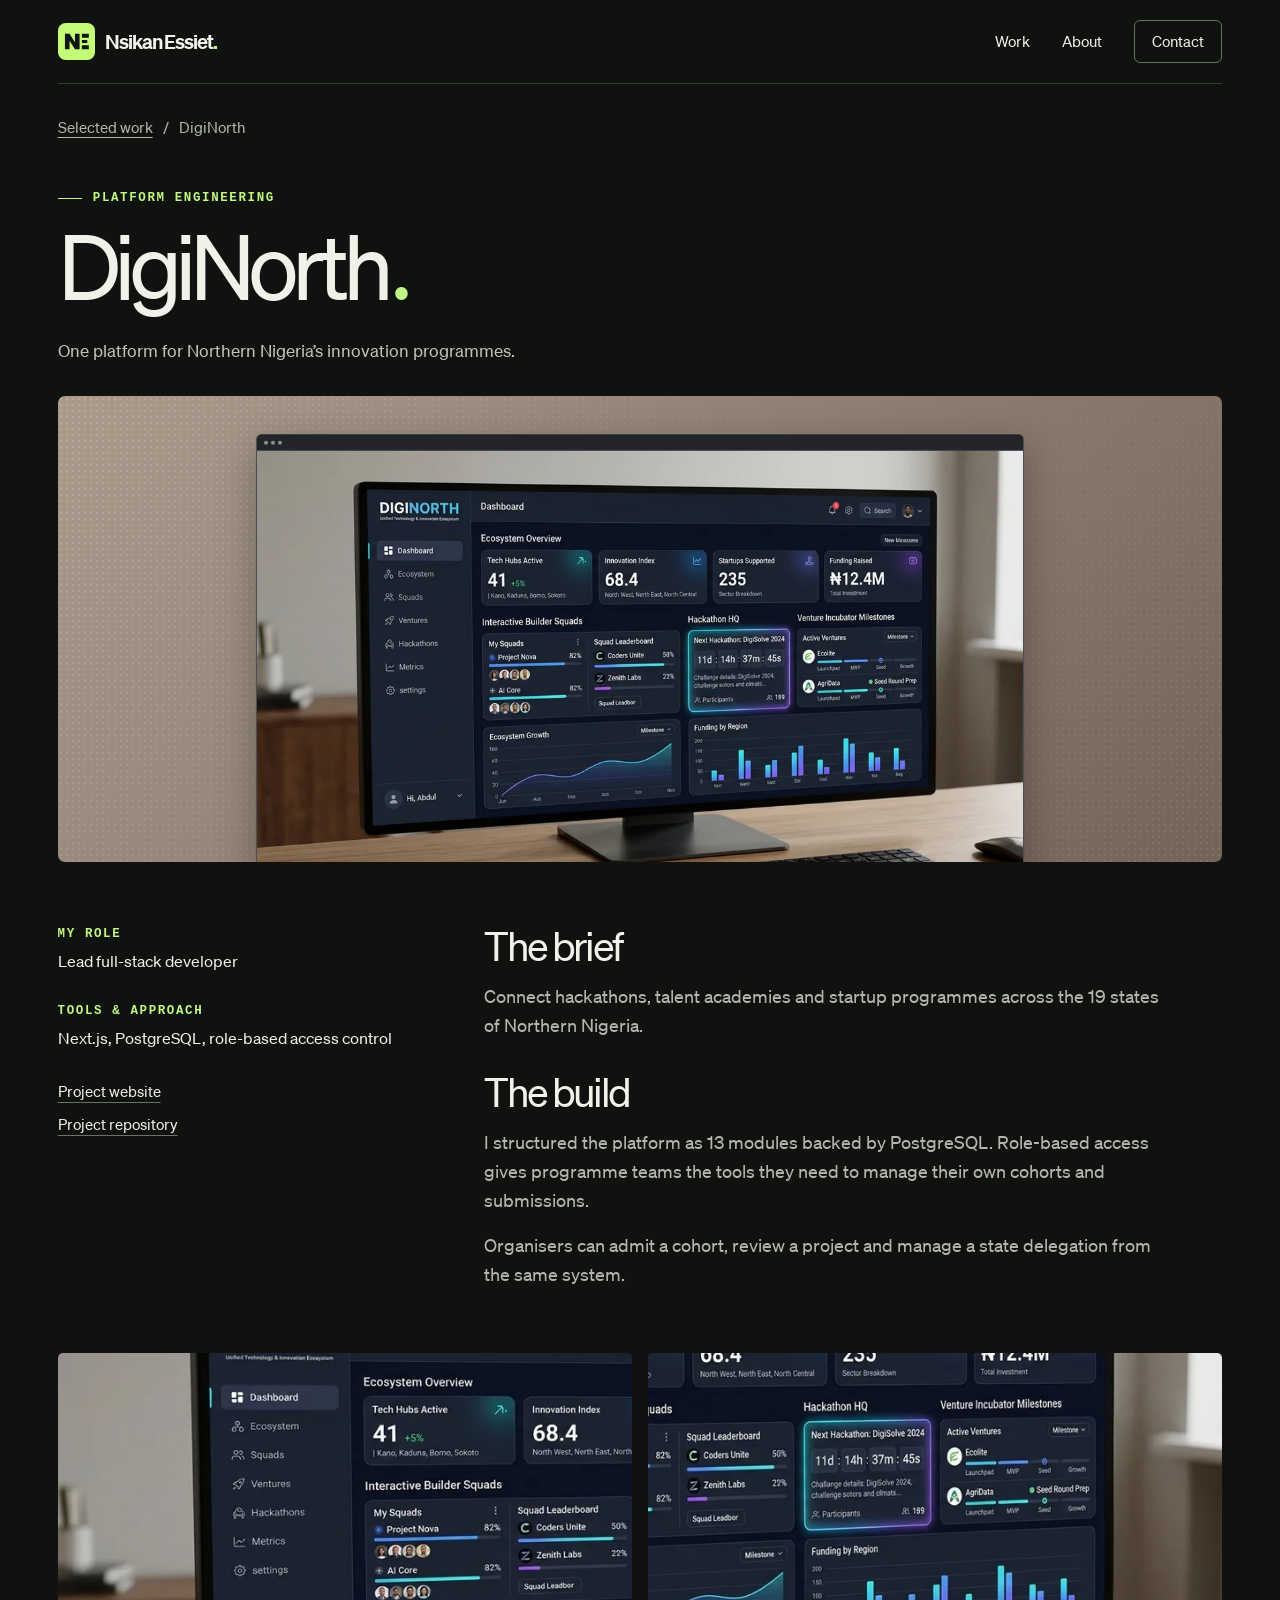
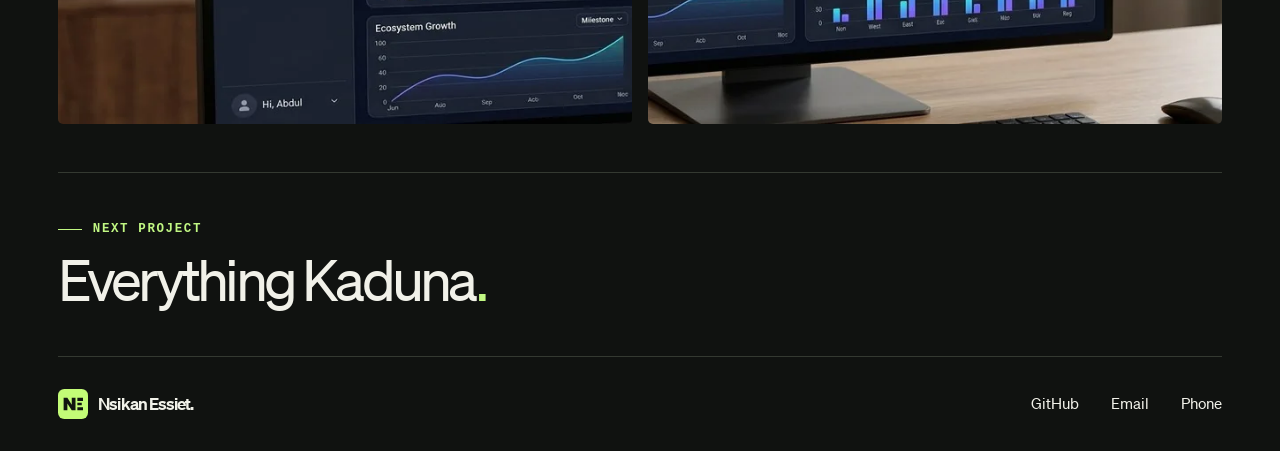
==== work/diginorth/index.html @ 24905796 "Redesign developer portfolio with six case studies and interactive terrain" ====
<!doctype html>
<html lang="en"><head>
<meta charset="utf-8"><meta name="viewport" content="width=device-width,initial-scale=1">
<title>DigiNorth | Nsikan-Abasi Essiet</title><meta name="description" content="DigiNorth — One platform for Northern Nigeria’s innovation programmes. A development case study by Nsikan-Abasi Essiet."><meta name="theme-color" content="#101210">
<meta property="og:type" content="website"><meta property="og:title" content="DigiNorth | Nsikan-Abasi Essiet"><meta property="og:description" content="DigiNorth — One platform for Northern Nigeria’s innovation programmes. A development case study by Nsikan-Abasi Essiet."><meta property="og:site_name" content="Nsikan Essiet"><meta name="twitter:card" content="summary_large_image"><!-- deployment-meta -->
<link rel="icon" href="../../assets/portfolio/mark.svg" type="image/svg+xml"><link rel="stylesheet" href="../../styles.css">
<script type="application/ld+json">{"@context": "https://schema.org", "@type": "CreativeWork", "name": "DigiNorth", "description": "One platform for Northern Nigeria’s innovation programmes.", "author": {"@type": "Person", "name": "Nsikan-Abasi Essiet", "alternateName": "Nsikan Essiet", "jobTitle": "Senior Full-Stack Developer", "sameAs": ["https://github.com/iNfix-2"], "homeLocation": {"@type": "Place", "name": "Kaduna, Nigeria"}}}</script></head><body><a href="#main" class="skip">Skip to content</a><header class="site-head wrap"><a class="brand" href="../../" aria-label="Nsikan Essiet, home"><img src="../../assets/portfolio/mark.svg" alt="" width="37" height="37">Nsikan Essiet<span class="brand-period">.</span></a><nav aria-label="Main"><a href="../../#portfolio">Work</a><a href="../../#about">About</a><a class="contact-nav" href="../../#contact">Contact</a></nav></header><main id="main" class="wrap case"><div class="crumb"><a href="../../#portfolio">Selected work</a><span>/</span>DigiNorth</div><div class="smallcap section-label">Platform engineering</div><h1>DigiNorth<em>.</em></h1><p class="case-intro">One platform for Northern Nigeria’s innovation programmes.</p><div class="cover clay"><div class="browser-frame"><div class="chrome" aria-hidden="true"><i></i><i></i><i></i></div><img src="../../assets/portfolio/diginorth-home.webp" width="1140" height="636" alt="DigiNorth programme management dashboard displayed on a desktop monitor" ></div></div><div class="case-copy"><aside><div class="smallcap">My role</div><p>Lead full-stack developer</p><div class="smallcap">Tools &amp; approach</div><p>Next.js, PostgreSQL, role-based access control</p><a class="inline-link" href="https://diginorth.org">Project website</a><a class="inline-link" href="https://github.com/iNfix-2/DigiNorth">Project repository</a></aside><article><h2>The brief</h2><p>Connect hackathons, talent academies and startup programmes across the 19 states of Northern Nigeria.</p><h2>The build</h2><p>I structured the platform as 13 modules backed by PostgreSQL. Role-based access gives programme teams the tools they need to manage their own cohorts and submissions.</p><p>Organisers can admit a cohort, review a project and manage a state delegation from the same system.</p></article></div><div class="case-gallery"><img loading="lazy" src="../../assets/portfolio/diginorth-detail1.webp" alt="DigiNorth project detail, first view"><img loading="lazy" src="../../assets/portfolio/diginorth-detail2.webp" alt="DigiNorth project detail, second view"></div><a class="next-case" href="../everything-kaduna/"><div class="smallcap section-label">Next project</div><h2>Everything Kaduna<span>.</span></h2></a></main><footer class="wrap footer"><a class="brand" href="../../"><img src="../../assets/portfolio/mark.svg" width="30" height="30" alt="">Nsikan Essiet.</a><div><a href="https://github.com/iNfix-2">GitHub</a><a href="mailto:mfonessiet0@gmail.com">Email</a><a href="tel:+2348082697842">Phone</a></div></footer><script defer src="../../main.js"></script></body></html>
---- styles.css ----
@font-face{font-family:Sohne;src:url("assets/fonts/Sochne-400-Regular.woff2") format("woff2");font-weight:400;font-display:swap}
@font-face{font-family:Sohne;src:url("assets/fonts/Sochne-600-SemiBold.woff2") format("woff2");font-weight:600 800;font-display:swap}
@font-face{font-family:Lyon;src:url("assets/fonts/69db63dc2e8675a7ac6108f9_LyonText-400-Regular-Italic.woff2") format("woff2");font-style:italic;font-display:swap}
:root{color-scheme:dark;--bg:#101210;--ink:#f1f1e9;--muted:#b2b6ae;--lime:#c1f783;--line:#343931;--mono:ui-monospace,"SFMono-Regular",Consolas,"Liberation Mono",monospace}
*{box-sizing:border-box}
html{scroll-behavior:smooth;scroll-padding-top:1.3rem}
body{margin:0;background:var(--bg);color:var(--ink);font:1rem/1.55 Sohne,Arial,sans-serif;-webkit-font-smoothing:antialiased}
::selection{color:#101210;background:var(--lime)}
.wrap{width:min(100% - clamp(2.5rem,9vw,10rem),85rem);margin-inline:auto}
a{color:inherit;text-decoration:none}
a:focus-visible,button:focus-visible{outline:2px solid var(--lime);outline-offset:5px}
.skip{position:absolute;left:1rem;top:-5rem;padding:1rem;background:#fff;color:#111;z-index:5}.skip:focus{top:1rem}
button{font:inherit;cursor:pointer}
button[hidden]{display:none}
h1,h2,h3,p,figure,blockquote{margin:0}
em{font-family:Lyon,Georgia,serif;font-style:italic;font-weight:400}
.site-head{height:84px;display:flex;align-items:center;justify-content:space-between;border-bottom:1px solid var(--line)}
.brand{display:inline-flex;align-items:center;font-size:1.28rem;font-weight:600;letter-spacing:-.055em}.brand img{margin-right:.67rem}.brand-period{color:var(--lime)}
nav,.footer>div{display:flex;align-items:center;gap:2rem}
nav a,.footer>div a{font-size:.94rem}
nav a:hover,.footer a:hover,.email:hover,.crumb a:hover{color:var(--lime)}
.contact-nav{border:1px solid #687061;padding:.56rem 1.08rem;border-radius:6px}
.contact-nav:hover{border-color:var(--lime);background:#1b211a}
.smallcap,.mono{font-family:var(--mono);text-transform:uppercase;font-size:.78rem;line-height:1.35;letter-spacing:.095em}
.smallcap{font-weight:600;letter-spacing:.13em}
.hero{display:grid;grid-template-columns:1fr 1fr;align-items:center;gap:clamp(2rem,5vw,6rem);padding:clamp(3rem,5.4vw,5.8rem) 0 clamp(3.5rem,5.6vw,6rem);border-bottom:1px solid var(--line)}
.intro{padding:.22rem 0}.availability{display:flex;align-items:center;gap:.65rem;color:#d2d8cc}
.availability span{width:.52rem;height:.52rem;background:var(--lime);border-radius:50%;box-shadow:0 0 0 4px #c1f78311}
h1{font-size:clamp(4.6rem,7.8vw,8.2rem);font-weight:400;line-height:.91;letter-spacing:-.077em}
.intro h1{margin:1.65rem 0 1.4rem}
h1 em{color:var(--lime);letter-spacing:-.066em}
.intro>p,.case-intro{color:#c0c4ba;font-size:clamp(1.02rem,1.3vw,1.2rem);line-height:1.5;max-width:28rem}
.hero-links{display:flex;align-items:center;gap:1.65rem;margin-top:1.7rem}
.button{display:inline-flex;align-items:center;justify-content:center;border-radius:5px;padding:.77rem 1.24rem;font-size:.96rem;font-weight:600;line-height:1.4}
.accent{color:#172111;background:var(--lime);transition:background .18s}.accent:hover{background:#d8ffaa}
.inline-link,.email{text-decoration:underline;text-decoration-color:#6a7165;text-underline-offset:5px;font-size:.96rem}.inline-link:hover{color:var(--lime);text-decoration-color:currentColor}
.terrain-panel{isolation:isolate;position:relative;overflow:hidden;border:1px solid #414a3c;border-radius:9px;background:radial-gradient(ellipse at 53% 50%,#22321e66,transparent 68%),#131914}
.terrain-panel::before{content:"";position:absolute;z-index:-1;inset:0;background-image:linear-gradient(#a0c99b0e 1px,transparent 1px),linear-gradient(90deg,#a0c99b0e 1px,transparent 1px);background-size:26px 26px;mask-image:linear-gradient(transparent,#000 18%,#000 88%,transparent)}
.panel-head,.terrain-panel figcaption{display:flex;justify-content:space-between;align-items:center;padding:1.12rem 1.3rem;gap:1rem}
.panel-head>span:first-child{display:inline-flex;align-items:center;gap:.6rem;color:#def2d2}
.panel-head .mono,.terrain-panel figcaption .mono{font-size:.75rem}
.panel-lang,.terrain-panel figcaption{color:#a1b199}
.cross{width:14px;height:14px;display:inline-block;background:linear-gradient(90deg,transparent 43%,var(--lime) 43% 57%,transparent 57%),linear-gradient(transparent 43%,var(--lime) 43% 57%,transparent 57%)}
.plot{position:relative;width:100%;margin:0 auto;line-height:0}
#mesh img,#mesh svg{width:100%;height:auto;display:block}
.axis{position:absolute;font:normal .75rem var(--mono);color:#84947d}.axis-y{left:1.3rem;top:23%}.axis-x{right:1.3rem;bottom:20%}
.terrain-panel figcaption{padding-top:.1rem;padding-bottom:1rem}
#regenerate{color:#dbebd3;background:#1c251c;border:1px solid #46563f;border-radius:5px;padding:.38rem .68rem;font-size:.83rem;display:inline-flex;align-items:center;gap:.4rem}
#regenerate[hidden]{display:none}#regenerate:hover{border-color:var(--lime);color:var(--lime)}#regenerate span{font:1.1rem/1 Arial}
.work,.about,.quote,.contact{padding-block:clamp(3.4rem,5.1vw,5.5rem)}
.section-title{display:flex;align-items:end;justify-content:space-between;margin-bottom:2rem}
.section-label{color:var(--lime);display:flex;align-items:center;gap:.65rem;margin-bottom:.8rem}
.section-label::before{content:"";width:1.55rem;height:1px;background:var(--lime)}
h2{font-size:clamp(2.65rem,4.45vw,4.8rem);font-weight:400;line-height:1;letter-spacing:-.066em}
h2 span,h3 span{color:var(--lime)}
.count{color:#bec6b8;padding-bottom:.35rem}
.project-grid{display:grid;grid-template-columns:repeat(2,minmax(0,1fr));gap:2.7rem 1.6rem}
.card-link{display:block;border-radius:8px}
.cover{position:relative;isolation:isolate;overflow:hidden;border-radius:7px;display:grid;place-items:center;aspect-ratio:1.94;background:linear-gradient(135deg,var(--t1),var(--t2))}
.cover::before{content:"";position:absolute;inset:0;z-index:-1;opacity:.45;background-image:radial-gradient(#fff7 .65px,transparent .9px);background-size:6px 6px;mask-image:linear-gradient(125deg,black,transparent 56%,#0008)}
.iris{--t1:#9d93cf;--t2:#55527b}.mint{--t1:#7ba99e;--t2:#456863}.clay{--t1:#aa9b8d;--t2:#746358}.sand{--t1:#c5b88a;--t2:#82764f}.sky{--t1:#8bacc6;--t2:#586e8b}.rose{--t1:#ad8991;--t2:#775760}
.browser-frame{background:#14171b;border:1px solid #ffffff3d;border-radius:6px 6px 0 0;width:84%;align-self:end;overflow:hidden;box-shadow:0 12px 38px #11131859;transform:translateY(4%);transition:transform .3s ease}
.card-link:hover .browser-frame{transform:translateY(1%)}
.chrome{height:16px;display:flex;align-items:center;gap:3px;padding-left:7px;background:#222429;border-bottom:1px solid #373b3e}
.chrome i{width:4px;height:4px;border-radius:50%;background:#898e92}
.cover img{width:100%;height:auto;display:block}
.card-meta{color:#b7c1af;margin:1.12rem 0 .3rem}
h3{font-size:clamp(1.75rem,2.4vw,2.7rem);font-weight:400;line-height:1.15;letter-spacing:-.055em}
.card-link:hover h3,.next-case:hover h2{color:var(--lime)}
.project p{color:var(--muted);margin-top:.35rem}
.about,.quote,.contact,.footer,.next-case{border-top:1px solid var(--line)}
.about{display:grid;grid-template-columns:minmax(190px,29%) 1fr;gap:clamp(2.5rem,7vw,7rem);align-items:center}
.portrait{max-width:360px;background:#080a08;border-radius:6px;overflow:hidden}.portrait img{width:100%;display:block;height:auto}
.about p,.case-copy article p{max-width:43rem;color:var(--muted);font-size:1.1rem;margin-top:1rem;line-height:1.65}
.about h2{margin-bottom:1.4rem}.location{color:var(--ink);margin-top:1.7rem}.location span{color:var(--lime);margin-left:.75rem}
blockquote{font:italic clamp(1.95rem,3.8vw,3.8rem)/1.14 Lyon,Georgia,serif;letter-spacing:-.035em;max-width:54rem}
.quote p{margin-top:1.6rem}.quote p span{color:var(--muted)}
.contact{display:grid;grid-template-columns:1fr auto;align-items:end;gap:1.4rem}.contact h2 em{color:var(--lime)}.email{width:fit-content}
.footer{display:flex;align-items:center;justify-content:space-between;padding-block:2rem}.footer .brand{font-size:1.05rem}
.crumb{display:flex;gap:.65rem;color:var(--muted);margin:2rem 0 3.2rem;font-size:.92rem}.crumb a{text-decoration:underline;text-underline-offset:4px}
.case h1{font-size:clamp(3.5rem,7vw,7rem);line-height:1.02}.case h1 em{font-style:normal}
.case-intro{margin:1rem 0 2rem;max-width:46rem}.case>.cover{aspect-ratio:2.5}.case>.cover .browser-frame{width:66%}
.case-copy{display:grid;grid-template-columns:1fr 2fr;gap:4rem;padding-block:4rem;max-width:72rem}.case-copy aside .smallcap{color:var(--lime);margin-bottom:.4rem}.case-copy aside p{margin-bottom:1.8rem}.case-copy h2{font-size:2.5rem}.case-copy p+h2{margin-top:2rem}.next-case{display:block;padding-block:3rem}
@media(min-width:1550px){.hero{gap:7rem}}
@media(max-width:780px){.hero{grid-template-columns:1fr;gap:2.3rem}.intro>p{max-width:34rem}.terrain-panel{width:100%}.plot{max-width:520px}.hero h1{font-size:clamp(4.25rem,12vw,6rem)}.site-head{height:72px}nav,.footer>div{gap:1.2rem}.case-copy{gap:2rem}.about{grid-template-columns:1fr 2fr;gap:2rem}.project-grid{gap:2rem 1.2rem}}
@media(max-width:560px){.wrap{width:calc(100% - 2.35rem)}.site-head{height:65px}.brand{font-size:1.02rem}.brand img{width:28px;height:28px;margin-right:.37rem}nav{gap:.8rem}nav a{font-size:.85rem}.contact-nav{padding:.4rem .55rem}.hero{padding-block:2.7rem}.intro h1{margin:1.45rem 0 1.15rem}.hero-links{margin-top:1.35rem}.section-title{margin-bottom:1.4rem}.project-grid{grid-template-columns:1fr}.cover{aspect-ratio:1.78}.about{grid-template-columns:1fr}.portrait{width:55%}.contact{grid-template-columns:1fr;justify-items:start}.footer{gap:1rem;flex-wrap:wrap}.footer>div{gap:1rem}.case-copy{grid-template-columns:1fr;gap:1.8rem;padding-block:2.5rem}.case>.cover{aspect-ratio:1.7}.case>.cover .browser-frame{width:88%}.crumb{margin-bottom:2rem}.panel-head,.terrain-panel figcaption{padding-inline:1rem}.count{font-size:.75rem}.axis{display:none}}
@media(max-width:360px){nav{gap:.55rem}.site-head .brand{font-size:.94rem}.site-head .brand img{width:24px;height:24px}.wrap{width:calc(100% - 1.75rem)}}
@media(prefers-reduced-motion:reduce){html{scroll-behavior:auto}*,*::before,*::after{transition:none!important;animation:none!important}}
.more-quotes{margin-top:1.6rem;color:var(--muted)}.more-quotes summary{cursor:pointer;width:fit-content;text-decoration:underline;text-underline-offset:4px}.more-quotes summary:focus-visible{outline:2px solid var(--lime)}.more-quotes blockquote{margin-top:1.8rem;font-size:clamp(1.5rem,2.5vw,2.3rem);color:var(--ink)}.more-quotes p{margin-top:.65rem}.case-gallery{display:grid;grid-template-columns:repeat(2,minmax(0,1fr));gap:1rem;margin-bottom:3rem}.case-gallery img{width:100%;border-radius:5px}@media(max-width:560px){.case-gallery{grid-template-columns:1fr}}
.site-head .brand,nav a{white-space:nowrap}
@media(max-width:560px){.panel-lang{display:none}.panel-head .mono{white-space:nowrap}}
.case-copy aside .inline-link{display:block;width:fit-content;margin-top:.6rem}
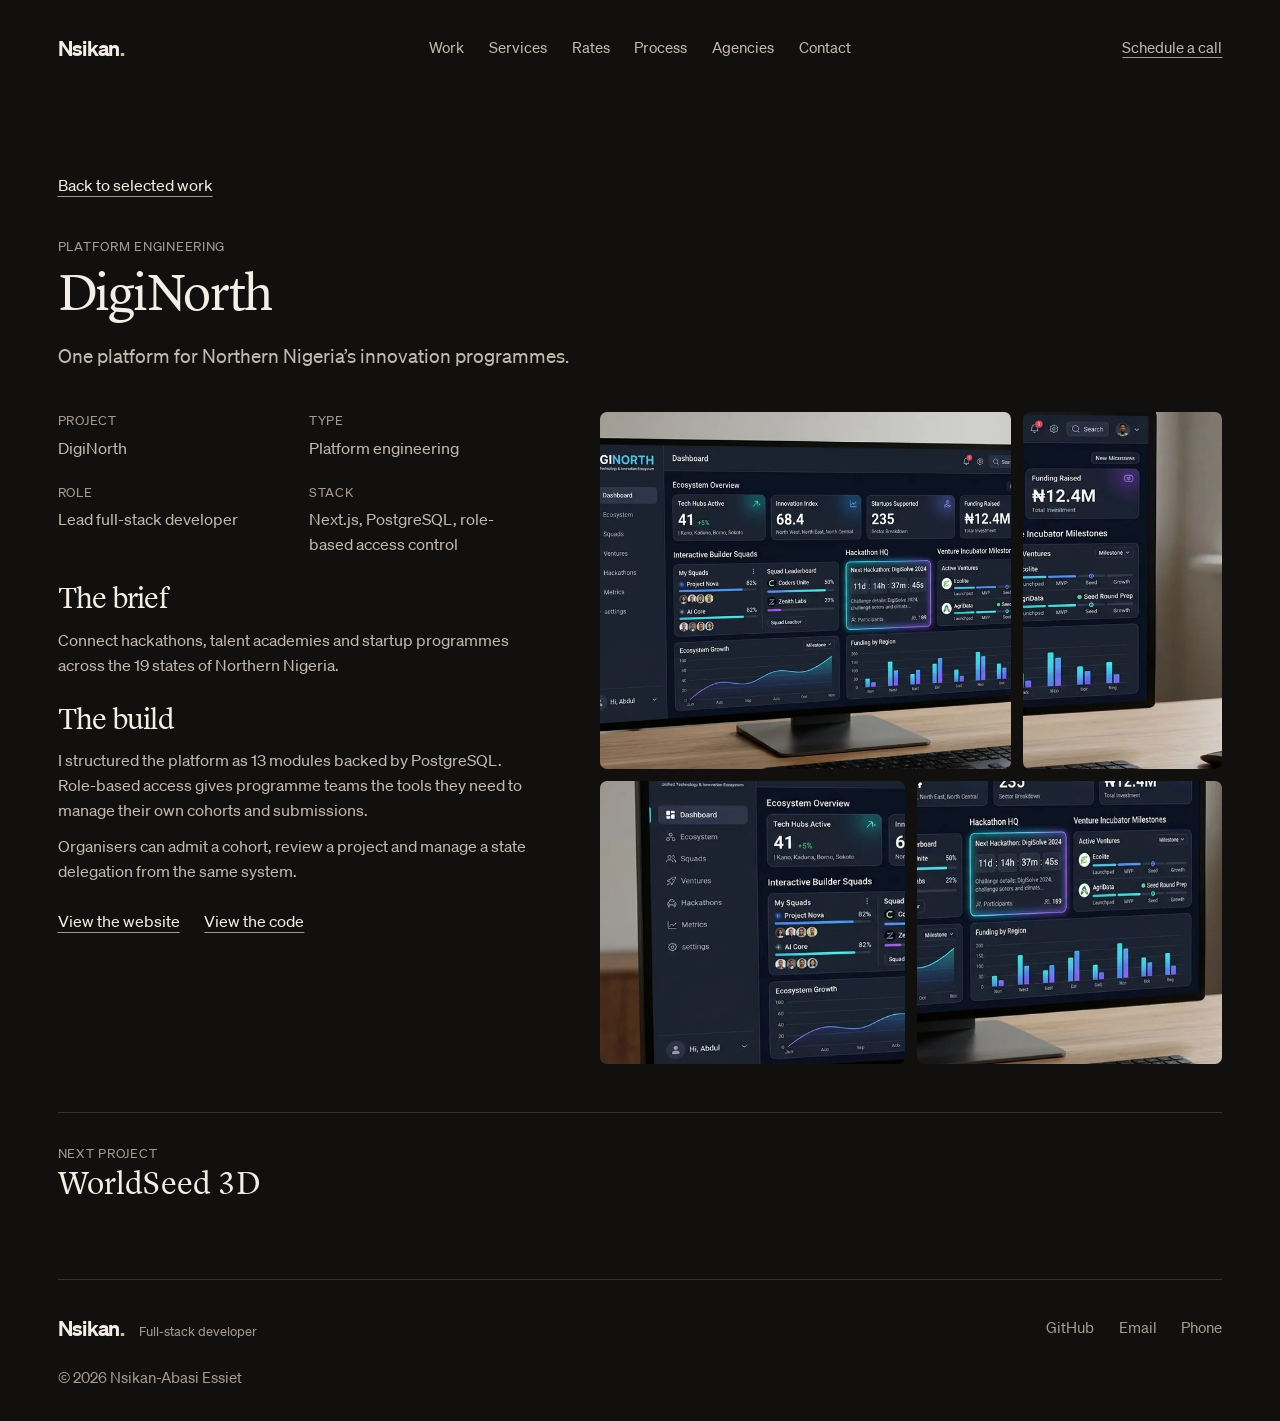
==== commit 209d2982: "Follow the reference portfolio structure with portrait and editorial galleries" ====
--- a/work/diginorth/index.html
+++ b/work/diginorth/index.html
@@ -1,7 +1,95 @@
 <!doctype html>
-<html lang="en"><head>
-<meta charset="utf-8"><meta name="viewport" content="width=device-width,initial-scale=1">
-<title>DigiNorth | Nsikan-Abasi Essiet</title><meta name="description" content="DigiNorth — One platform for Northern Nigeria’s innovation programmes. A development case study by Nsikan-Abasi Essiet."><meta name="theme-color" content="#101210">
-<meta property="og:type" content="website"><meta property="og:title" content="DigiNorth | Nsikan-Abasi Essiet"><meta property="og:description" content="DigiNorth — One platform for Northern Nigeria’s innovation programmes. A development case study by Nsikan-Abasi Essiet."><meta property="og:site_name" content="Nsikan Essiet"><meta name="twitter:card" content="summary_large_image"><!-- deployment-meta -->
-<link rel="icon" href="../../assets/portfolio/mark.svg" type="image/svg+xml"><link rel="stylesheet" href="../../styles.css">
-<script type="application/ld+json">{"@context": "https://schema.org", "@type": "CreativeWork", "name": "DigiNorth", "description": "One platform for Northern Nigeria’s innovation programmes.", "author": {"@type": "Person", "name": "Nsikan-Abasi Essiet", "alternateName": "Nsikan Essiet", "jobTitle": "Senior Full-Stack Developer", "sameAs": ["https://github.com/iNfix-2"], "homeLocation": {"@type": "Place", "name": "Kaduna, Nigeria"}}}</script></head><body><a href="#main" class="skip">Skip to content</a><header class="site-head wrap"><a class="brand" href="../../" aria-label="Nsikan Essiet, home"><img src="../../assets/portfolio/mark.svg" alt="" width="37" height="37">Nsikan Essiet<span class="brand-period">.</span></a><nav aria-label="Main"><a href="../../#portfolio">Work</a><a href="../../#about">About</a><a class="contact-nav" href="../../#contact">Contact</a></nav></header><main id="main" class="wrap case"><div class="crumb"><a href="../../#portfolio">Selected work</a><span>/</span>DigiNorth</div><div class="smallcap section-label">Platform engineering</div><h1>DigiNorth<em>.</em></h1><p class="case-intro">One platform for Northern Nigeria’s innovation programmes.</p><div class="cover clay"><div class="browser-frame"><div class="chrome" aria-hidden="true"><i></i><i></i><i></i></div><img src="../../assets/portfolio/diginorth-home.webp" width="1140" height="636" alt="DigiNorth programme management dashboard displayed on a desktop monitor" ></div></div><div class="case-copy"><aside><div class="smallcap">My role</div><p>Lead full-stack developer</p><div class="smallcap">Tools &amp; approach</div><p>Next.js, PostgreSQL, role-based access control</p><a class="inline-link" href="https://diginorth.org">Project website</a><a class="inline-link" href="https://github.com/iNfix-2/DigiNorth">Project repository</a></aside><article><h2>The brief</h2><p>Connect hackathons, talent academies and startup programmes across the 19 states of Northern Nigeria.</p><h2>The build</h2><p>I structured the platform as 13 modules backed by PostgreSQL. Role-based access gives programme teams the tools they need to manage their own cohorts and submissions.</p><p>Organisers can admit a cohort, review a project and manage a state delegation from the same system.</p></article></div><div class="case-gallery"><img loading="lazy" src="../../assets/portfolio/diginorth-detail1.webp" alt="DigiNorth project detail, first view"><img loading="lazy" src="../../assets/portfolio/diginorth-detail2.webp" alt="DigiNorth project detail, second view"></div><a class="next-case" href="../everything-kaduna/"><div class="smallcap section-label">Next project</div><h2>Everything Kaduna<span>.</span></h2></a></main><footer class="wrap footer"><a class="brand" href="../../"><img src="../../assets/portfolio/mark.svg" width="30" height="30" alt="">Nsikan Essiet.</a><div><a href="https://github.com/iNfix-2">GitHub</a><a href="mailto:mfonessiet0@gmail.com">Email</a><a href="tel:+2348082697842">Phone</a></div></footer><script defer src="../../main.js"></script></body></html>+<html lang="en">
+<head>
+  <meta charset="utf-8">
+  <meta name="viewport" content="width=device-width,initial-scale=1">
+  <title>DigiNorth | Nsikan-Abasi Essiet</title>
+  <meta name="description" content="One platform for Northern Nigeria’s innovation programmes. A case study by Nsikan-Abasi Essiet.">
+  <meta name="theme-color" content="#11100f">
+  <meta property="og:type" content="website">
+  <meta property="og:title" content="DigiNorth | Nsikan-Abasi Essiet">
+  <meta property="og:description" content="One platform for Northern Nigeria’s innovation programmes. A case study by Nsikan-Abasi Essiet.">
+  <meta property="og:site_name" content="Nsikan Essiet">
+  <meta name="twitter:card" content="summary_large_image">
+  <!-- deployment-meta -->
+  <link rel="icon" href="../../assets/portfolio/mark.svg" type="image/svg+xml">
+  <link rel="stylesheet" href="../../styles.css">
+  <script type="application/ld+json">{"@context": "https://schema.org", "@type": "CreativeWork", "name": "DigiNorth", "description": "One platform for Northern Nigeria’s innovation programmes.", "author": {"@type": "Person", "name": "Nsikan-Abasi Essiet", "alternateName": "Nsikan Essiet", "jobTitle": "Senior Full-Stack Developer", "sameAs": ["https://github.com/iNfix-2"], "homeLocation": {"@type": "Place", "name": "Kaduna, Nigeria"}}}</script>
+</head>
+<body>
+  <a class="skip" href="#main">Skip to content</a>
+  <header class="site-head wrap">
+    <a class="brand" href="../../" aria-label="Nsikan Essiet, home">Nsikan<span>.</span></a>
+    <button class="nav-toggle" type="button" aria-expanded="false" aria-controls="main-nav" hidden>Menu</button>
+    <nav id="main-nav" aria-label="Main">
+      <a href="../../#portfolio">Work</a>
+      <a href="../../services/">Services</a>
+      <a href="../../rates/">Rates</a>
+      <a href="../../process/">Process</a>
+      <a href="../../agencies/">Agencies</a>
+      <a href="../../contact/">Contact</a>
+      <a class="mobile-call" href="../../call/">Schedule a call</a>
+    </nav>
+    <a class="head-call underlined" href="../../call/">Schedule a call</a>
+  </header>
+<main id="main" class="wrap case">
+      <a class="underlined back-link" href="../../#diginorth">Back to selected work</a>
+      <article>
+        <header class="case-heading">
+          <p class="eyebrow">Platform engineering</p>
+          <h1>DigiNorth</h1>
+          <p class="lead">One platform for Northern Nigeria’s innovation programmes.</p>
+        </header>
+        <div class="case-grid">
+          <div>
+            <dl class="facts">          <div><dt>Project</dt><dd>DigiNorth</dd></div>
+          <div><dt>Type</dt><dd>Platform engineering</dd></div>
+          <div><dt>Role</dt><dd>Lead full-stack developer</dd></div>
+          <div><dt>Stack</dt><dd>Next.js, PostgreSQL, role-based access control</dd></div></dl>
+            <h2>The brief</h2>
+            <p>Connect hackathons, talent academies and startup programmes across the 19 states of Northern Nigeria.</p>
+            <h2>The build</h2>
+            <p>I structured the platform as 13 modules backed by PostgreSQL. Role-based access gives programme teams the tools they need to manage their own cohorts and submissions.</p>
+            <p>Organisers can admit a cohort, review a project and manage a state delegation from the same system.</p>
+            <div class="text-links"><a class="underlined" href="https://diginorth.org">View the website</a> <a class="underlined" href="https://github.com/iNfix-2/DigiNorth">View the code</a></div>
+          </div>
+          <div class="gallery" role="group" aria-label="DigiNorth gallery">
+    <a class="gallery-image gallery-home" href="../../assets/portfolio/diginorth-home.webp" data-gallery>
+      <img src="../../assets/portfolio/diginorth-home.webp" alt="DigiNorth programme management dashboard displayed on a desktop monitor" fetchpriority="high" decoding="async">
+    </a>
+    <a class="gallery-image gallery-mobile" href="../../assets/portfolio/diginorth-mobile.webp" data-gallery>
+      <img src="../../assets/portfolio/diginorth-mobile.webp" alt="DigiNorth mobile interface" loading="lazy" decoding="async">
+    </a>
+    <a class="gallery-image gallery-detail1" href="../../assets/portfolio/diginorth-detail1.webp" data-gallery>
+      <img src="../../assets/portfolio/diginorth-detail1.webp" alt="DigiNorth interface detail" loading="lazy" decoding="async">
+    </a>
+    <a class="gallery-image gallery-detail2" href="../../assets/portfolio/diginorth-detail2.webp" data-gallery>
+      <img src="../../assets/portfolio/diginorth-detail2.webp" alt="DigiNorth secondary interface view" loading="lazy" decoding="async">
+    </a>
+  </div>
+        </div>
+      </article>
+      <a class="next-case" href="../worldseed/">
+        <span class="eyebrow">Next project</span>
+        <span>WorldSeed 3D</span>
+      </a>
+    </main>
+    <dialog class="image-dialog" aria-labelledby="image-caption">
+      <div class="image-dialog-bar">
+        <p id="image-caption"></p>
+        <form method="dialog"><button class="underlined" autofocus>Close</button></form>
+      </div>
+      <img alt="">
+    </dialog>
+  <footer class="wrap footer">
+    <a class="brand" href="../../">Nsikan<span>.</span> <small>Full-stack developer</small></a>
+    <div class="footer-links">
+      <a href="https://github.com/iNfix-2">GitHub</a>
+      <a href="mailto:mfonessiet0@gmail.com">Email</a>
+      <a href="tel:+2348082697842">Phone</a>
+    </div>
+    <p>© 2026 Nsikan-Abasi Essiet</p>
+  </footer>
+  <script defer src="../../main.js"></script>
+</body>
+</html>
--- a/styles.css
+++ b/styles.css
@@ -1,92 +1,256 @@
-@font-face{font-family:Sohne;src:url("assets/fonts/Sochne-400-Regular.woff2") format("woff2");font-weight:400;font-display:swap}
-@font-face{font-family:Sohne;src:url("assets/fonts/Sochne-600-SemiBold.woff2") format("woff2");font-weight:600 800;font-display:swap}
-@font-face{font-family:Lyon;src:url("assets/fonts/69db63dc2e8675a7ac6108f9_LyonText-400-Regular-Italic.woff2") format("woff2");font-style:italic;font-display:swap}
-:root{color-scheme:dark;--bg:#101210;--ink:#f1f1e9;--muted:#b2b6ae;--lime:#c1f783;--line:#343931;--mono:ui-monospace,"SFMono-Regular",Consolas,"Liberation Mono",monospace}
-*{box-sizing:border-box}
-html{scroll-behavior:smooth;scroll-padding-top:1.3rem}
-body{margin:0;background:var(--bg);color:var(--ink);font:1rem/1.55 Sohne,Arial,sans-serif;-webkit-font-smoothing:antialiased}
-::selection{color:#101210;background:var(--lime)}
-.wrap{width:min(100% - clamp(2.5rem,9vw,10rem),85rem);margin-inline:auto}
-a{color:inherit;text-decoration:none}
-a:focus-visible,button:focus-visible{outline:2px solid var(--lime);outline-offset:5px}
-.skip{position:absolute;left:1rem;top:-5rem;padding:1rem;background:#fff;color:#111;z-index:5}.skip:focus{top:1rem}
-button{font:inherit;cursor:pointer}
-button[hidden]{display:none}
-h1,h2,h3,p,figure,blockquote{margin:0}
-em{font-family:Lyon,Georgia,serif;font-style:italic;font-weight:400}
-.site-head{height:84px;display:flex;align-items:center;justify-content:space-between;border-bottom:1px solid var(--line)}
-.brand{display:inline-flex;align-items:center;font-size:1.28rem;font-weight:600;letter-spacing:-.055em}.brand img{margin-right:.67rem}.brand-period{color:var(--lime)}
-nav,.footer>div{display:flex;align-items:center;gap:2rem}
-nav a,.footer>div a{font-size:.94rem}
-nav a:hover,.footer a:hover,.email:hover,.crumb a:hover{color:var(--lime)}
-.contact-nav{border:1px solid #687061;padding:.56rem 1.08rem;border-radius:6px}
-.contact-nav:hover{border-color:var(--lime);background:#1b211a}
-.smallcap,.mono{font-family:var(--mono);text-transform:uppercase;font-size:.78rem;line-height:1.35;letter-spacing:.095em}
-.smallcap{font-weight:600;letter-spacing:.13em}
-.hero{display:grid;grid-template-columns:1fr 1fr;align-items:center;gap:clamp(2rem,5vw,6rem);padding:clamp(3rem,5.4vw,5.8rem) 0 clamp(3.5rem,5.6vw,6rem);border-bottom:1px solid var(--line)}
-.intro{padding:.22rem 0}.availability{display:flex;align-items:center;gap:.65rem;color:#d2d8cc}
-.availability span{width:.52rem;height:.52rem;background:var(--lime);border-radius:50%;box-shadow:0 0 0 4px #c1f78311}
-h1{font-size:clamp(4.6rem,7.8vw,8.2rem);font-weight:400;line-height:.91;letter-spacing:-.077em}
-.intro h1{margin:1.65rem 0 1.4rem}
-h1 em{color:var(--lime);letter-spacing:-.066em}
-.intro>p,.case-intro{color:#c0c4ba;font-size:clamp(1.02rem,1.3vw,1.2rem);line-height:1.5;max-width:28rem}
-.hero-links{display:flex;align-items:center;gap:1.65rem;margin-top:1.7rem}
-.button{display:inline-flex;align-items:center;justify-content:center;border-radius:5px;padding:.77rem 1.24rem;font-size:.96rem;font-weight:600;line-height:1.4}
-.accent{color:#172111;background:var(--lime);transition:background .18s}.accent:hover{background:#d8ffaa}
-.inline-link,.email{text-decoration:underline;text-decoration-color:#6a7165;text-underline-offset:5px;font-size:.96rem}.inline-link:hover{color:var(--lime);text-decoration-color:currentColor}
-.terrain-panel{isolation:isolate;position:relative;overflow:hidden;border:1px solid #414a3c;border-radius:9px;background:radial-gradient(ellipse at 53% 50%,#22321e66,transparent 68%),#131914}
-.terrain-panel::before{content:"";position:absolute;z-index:-1;inset:0;background-image:linear-gradient(#a0c99b0e 1px,transparent 1px),linear-gradient(90deg,#a0c99b0e 1px,transparent 1px);background-size:26px 26px;mask-image:linear-gradient(transparent,#000 18%,#000 88%,transparent)}
-.panel-head,.terrain-panel figcaption{display:flex;justify-content:space-between;align-items:center;padding:1.12rem 1.3rem;gap:1rem}
-.panel-head>span:first-child{display:inline-flex;align-items:center;gap:.6rem;color:#def2d2}
-.panel-head .mono,.terrain-panel figcaption .mono{font-size:.75rem}
-.panel-lang,.terrain-panel figcaption{color:#a1b199}
-.cross{width:14px;height:14px;display:inline-block;background:linear-gradient(90deg,transparent 43%,var(--lime) 43% 57%,transparent 57%),linear-gradient(transparent 43%,var(--lime) 43% 57%,transparent 57%)}
-.plot{position:relative;width:100%;margin:0 auto;line-height:0}
-#mesh img,#mesh svg{width:100%;height:auto;display:block}
-.axis{position:absolute;font:normal .75rem var(--mono);color:#84947d}.axis-y{left:1.3rem;top:23%}.axis-x{right:1.3rem;bottom:20%}
-.terrain-panel figcaption{padding-top:.1rem;padding-bottom:1rem}
-#regenerate{color:#dbebd3;background:#1c251c;border:1px solid #46563f;border-radius:5px;padding:.38rem .68rem;font-size:.83rem;display:inline-flex;align-items:center;gap:.4rem}
-#regenerate[hidden]{display:none}#regenerate:hover{border-color:var(--lime);color:var(--lime)}#regenerate span{font:1.1rem/1 Arial}
-.work,.about,.quote,.contact{padding-block:clamp(3.4rem,5.1vw,5.5rem)}
-.section-title{display:flex;align-items:end;justify-content:space-between;margin-bottom:2rem}
-.section-label{color:var(--lime);display:flex;align-items:center;gap:.65rem;margin-bottom:.8rem}
-.section-label::before{content:"";width:1.55rem;height:1px;background:var(--lime)}
-h2{font-size:clamp(2.65rem,4.45vw,4.8rem);font-weight:400;line-height:1;letter-spacing:-.066em}
-h2 span,h3 span{color:var(--lime)}
-.count{color:#bec6b8;padding-bottom:.35rem}
-.project-grid{display:grid;grid-template-columns:repeat(2,minmax(0,1fr));gap:2.7rem 1.6rem}
-.card-link{display:block;border-radius:8px}
-.cover{position:relative;isolation:isolate;overflow:hidden;border-radius:7px;display:grid;place-items:center;aspect-ratio:1.94;background:linear-gradient(135deg,var(--t1),var(--t2))}
-.cover::before{content:"";position:absolute;inset:0;z-index:-1;opacity:.45;background-image:radial-gradient(#fff7 .65px,transparent .9px);background-size:6px 6px;mask-image:linear-gradient(125deg,black,transparent 56%,#0008)}
-.iris{--t1:#9d93cf;--t2:#55527b}.mint{--t1:#7ba99e;--t2:#456863}.clay{--t1:#aa9b8d;--t2:#746358}.sand{--t1:#c5b88a;--t2:#82764f}.sky{--t1:#8bacc6;--t2:#586e8b}.rose{--t1:#ad8991;--t2:#775760}
-.browser-frame{background:#14171b;border:1px solid #ffffff3d;border-radius:6px 6px 0 0;width:84%;align-self:end;overflow:hidden;box-shadow:0 12px 38px #11131859;transform:translateY(4%);transition:transform .3s ease}
-.card-link:hover .browser-frame{transform:translateY(1%)}
-.chrome{height:16px;display:flex;align-items:center;gap:3px;padding-left:7px;background:#222429;border-bottom:1px solid #373b3e}
-.chrome i{width:4px;height:4px;border-radius:50%;background:#898e92}
-.cover img{width:100%;height:auto;display:block}
-.card-meta{color:#b7c1af;margin:1.12rem 0 .3rem}
-h3{font-size:clamp(1.75rem,2.4vw,2.7rem);font-weight:400;line-height:1.15;letter-spacing:-.055em}
-.card-link:hover h3,.next-case:hover h2{color:var(--lime)}
-.project p{color:var(--muted);margin-top:.35rem}
-.about,.quote,.contact,.footer,.next-case{border-top:1px solid var(--line)}
-.about{display:grid;grid-template-columns:minmax(190px,29%) 1fr;gap:clamp(2.5rem,7vw,7rem);align-items:center}
-.portrait{max-width:360px;background:#080a08;border-radius:6px;overflow:hidden}.portrait img{width:100%;display:block;height:auto}
-.about p,.case-copy article p{max-width:43rem;color:var(--muted);font-size:1.1rem;margin-top:1rem;line-height:1.65}
-.about h2{margin-bottom:1.4rem}.location{color:var(--ink);margin-top:1.7rem}.location span{color:var(--lime);margin-left:.75rem}
-blockquote{font:italic clamp(1.95rem,3.8vw,3.8rem)/1.14 Lyon,Georgia,serif;letter-spacing:-.035em;max-width:54rem}
-.quote p{margin-top:1.6rem}.quote p span{color:var(--muted)}
-.contact{display:grid;grid-template-columns:1fr auto;align-items:end;gap:1.4rem}.contact h2 em{color:var(--lime)}.email{width:fit-content}
-.footer{display:flex;align-items:center;justify-content:space-between;padding-block:2rem}.footer .brand{font-size:1.05rem}
-.crumb{display:flex;gap:.65rem;color:var(--muted);margin:2rem 0 3.2rem;font-size:.92rem}.crumb a{text-decoration:underline;text-underline-offset:4px}
-.case h1{font-size:clamp(3.5rem,7vw,7rem);line-height:1.02}.case h1 em{font-style:normal}
-.case-intro{margin:1rem 0 2rem;max-width:46rem}.case>.cover{aspect-ratio:2.5}.case>.cover .browser-frame{width:66%}
-.case-copy{display:grid;grid-template-columns:1fr 2fr;gap:4rem;padding-block:4rem;max-width:72rem}.case-copy aside .smallcap{color:var(--lime);margin-bottom:.4rem}.case-copy aside p{margin-bottom:1.8rem}.case-copy h2{font-size:2.5rem}.case-copy p+h2{margin-top:2rem}.next-case{display:block;padding-block:3rem}
-@media(min-width:1550px){.hero{gap:7rem}}
-@media(max-width:780px){.hero{grid-template-columns:1fr;gap:2.3rem}.intro>p{max-width:34rem}.terrain-panel{width:100%}.plot{max-width:520px}.hero h1{font-size:clamp(4.25rem,12vw,6rem)}.site-head{height:72px}nav,.footer>div{gap:1.2rem}.case-copy{gap:2rem}.about{grid-template-columns:1fr 2fr;gap:2rem}.project-grid{gap:2rem 1.2rem}}
-@media(max-width:560px){.wrap{width:calc(100% - 2.35rem)}.site-head{height:65px}.brand{font-size:1.02rem}.brand img{width:28px;height:28px;margin-right:.37rem}nav{gap:.8rem}nav a{font-size:.85rem}.contact-nav{padding:.4rem .55rem}.hero{padding-block:2.7rem}.intro h1{margin:1.45rem 0 1.15rem}.hero-links{margin-top:1.35rem}.section-title{margin-bottom:1.4rem}.project-grid{grid-template-columns:1fr}.cover{aspect-ratio:1.78}.about{grid-template-columns:1fr}.portrait{width:55%}.contact{grid-template-columns:1fr;justify-items:start}.footer{gap:1rem;flex-wrap:wrap}.footer>div{gap:1rem}.case-copy{grid-template-columns:1fr;gap:1.8rem;padding-block:2.5rem}.case>.cover{aspect-ratio:1.7}.case>.cover .browser-frame{width:88%}.crumb{margin-bottom:2rem}.panel-head,.terrain-panel figcaption{padding-inline:1rem}.count{font-size:.75rem}.axis{display:none}}
-@media(max-width:360px){nav{gap:.55rem}.site-head .brand{font-size:.94rem}.site-head .brand img{width:24px;height:24px}.wrap{width:calc(100% - 1.75rem)}}
-@media(prefers-reduced-motion:reduce){html{scroll-behavior:auto}*,*::before,*::after{transition:none!important;animation:none!important}}
-.more-quotes{margin-top:1.6rem;color:var(--muted)}.more-quotes summary{cursor:pointer;width:fit-content;text-decoration:underline;text-underline-offset:4px}.more-quotes summary:focus-visible{outline:2px solid var(--lime)}.more-quotes blockquote{margin-top:1.8rem;font-size:clamp(1.5rem,2.5vw,2.3rem);color:var(--ink)}.more-quotes p{margin-top:.65rem}.case-gallery{display:grid;grid-template-columns:repeat(2,minmax(0,1fr));gap:1rem;margin-bottom:3rem}.case-gallery img{width:100%;border-radius:5px}@media(max-width:560px){.case-gallery{grid-template-columns:1fr}}
-.site-head .brand,nav a{white-space:nowrap}
-@media(max-width:560px){.panel-lang{display:none}.panel-head .mono{white-space:nowrap}}
-.case-copy aside .inline-link{display:block;width:fit-content;margin-top:.6rem}
+@font-face {
+  font-family: Sohne;
+  src: url("assets/fonts/Sochne-400-Regular.woff2") format("woff2");
+  font-weight: 400;
+  font-display: swap;
+}
+
+@font-face {
+  font-family: Sohne;
+  src: url("assets/fonts/Sochne-600-SemiBold.woff2") format("woff2");
+  font-weight: 600 800;
+  font-display: swap;
+}
+
+@font-face {
+  font-family: Lyon;
+  src: url("assets/fonts/LyonText-400-Regular.woff2") format("woff2");
+  font-display: swap;
+}
+
+@font-face {
+  font-family: Lyon;
+  src: url("assets/fonts/69db63dc2e8675a7ac6108f9_LyonText-400-Regular-Italic.woff2") format("woff2");
+  font-style: italic;
+  font-display: swap;
+}
+
+:root {
+  color-scheme: dark;
+  --background: #11100f;
+  --surface: #191715;
+  --ink: #f3eee6;
+  --muted: #c2b9ae;
+  --secondary: #a39a8f;
+  --line: #36312c;
+  --accent: #e4ac78;
+  --serif: Lyon, Georgia, serif;
+}
+
+* { box-sizing: border-box; }
+html { scroll-behavior: smooth; scroll-padding-top: 2rem; }
+body {
+  margin: 0;
+  color: var(--ink);
+  background: var(--background);
+  font: 1rem/1.56 Sohne, Arial, sans-serif;
+  -webkit-font-smoothing: antialiased;
+}
+[hidden] { display: none !important; }
+::selection { background: var(--accent); color: #211912; }
+h1, h2, h3, p, figure, dl, dd, blockquote { margin: 0; }
+h1, h2 { font: 400 1em/1.12 var(--serif); }
+h1 { font-size: clamp(2.65rem, 4.1vw, 4.5rem); letter-spacing: -.035em; }
+h2 { font-size: clamp(1.85rem, 2.55vw, 2.65rem); letter-spacing: -.025em; }
+em { color: var(--accent); font-weight: 400; }
+a { color: inherit; text-decoration: none; }
+button { font: inherit; color: inherit; cursor: pointer; }
+a:focus-visible, button:focus-visible, summary:focus-visible { outline: 2px solid var(--accent); outline-offset: 5px; }
+a:hover { color: var(--accent); }
+img { display: block; max-width: 100%; }
+
+.wrap { width: min(100% - clamp(2.5rem, 9vw, 9rem), 81rem); margin-inline: auto; }
+.skip { position: fixed; top: -5rem; left: 1rem; z-index: 10; padding: .65rem 1rem; color: var(--background); background: var(--ink); }
+.skip:focus { top: 1rem; }
+.underlined, .work-entry h2 a {
+  text-decoration: underline;
+  text-decoration-thickness: 1px;
+  text-decoration-color: var(--secondary);
+  text-underline-offset: .29em;
+}
+.underlined:hover, .work-entry h2 a:hover { text-decoration-color: currentColor; }
+.eyebrow, dt, .project-details h3 {
+  color: var(--secondary);
+  text-transform: uppercase;
+  font: 400 .83rem/1.35 Sohne, Arial, sans-serif;
+  letter-spacing: .055em;
+}
+
+.site-head {
+  position: relative;
+  z-index: 2;
+  display: grid;
+  grid-template-columns: 1fr auto 1fr;
+  align-items: center;
+  min-height: 6rem;
+  gap: 1rem;
+}
+.brand { width: fit-content; font-weight: 600; letter-spacing: -.03em; font-size: 1.3rem; }
+.brand span { color: var(--accent); }
+.brand small { font-weight: 400; font-size: .82rem; margin-left: .7rem; color: var(--secondary); letter-spacing: 0; }
+.site-head nav, .footer-links, .text-links { display: flex; align-items: center; flex-wrap: wrap; gap: .65rem 1.55rem; }
+.site-head nav, .head-call { font-size: .94rem; color: var(--muted); }
+.head-call { justify-self: end; }
+.nav-toggle { justify-self: end; background: var(--surface); border: 1px solid var(--line); padding: .45rem .85rem; border-radius: 4px; }
+
+.hero {
+  display: grid;
+  align-items: center;
+  position: relative;
+  isolation: isolate;
+  min-height: clamp(36rem, 82svh, 53rem);
+  margin-top: -6rem;
+  padding: 9.5rem 0 5rem;
+}
+.hero-portrait {
+  position: absolute;
+  inset: 4.75rem 0 0;
+  z-index: -1;
+  overflow: hidden;
+  background: radial-gradient(ellipse at 72% 50%, #32271f 0%, var(--background) 63%);
+}
+.hero-portrait img {
+  position: absolute;
+  right: max(0rem, calc((100vw - 84rem) / 2));
+  bottom: 0;
+  width: min(66vw, 56rem);
+  height: 100%;
+  object-fit: cover;
+  object-position: center 31%;
+  filter: saturate(.5) contrast(1.03) brightness(.82);
+  mix-blend-mode: lighten;
+  mask-image: linear-gradient(to right, transparent 3%, #000 32%, #000 89%, transparent);
+}
+.hero-portrait::after {
+  content: "";
+  position: absolute;
+  inset: 0;
+  background:
+    linear-gradient(0deg, var(--background), transparent 24%),
+    linear-gradient(90deg, var(--background) 12%, #11100fec 30%, transparent 74%);
+}
+.hero-content h1 { max-width: 36rem; }
+.hero-content > p, .lead {
+  max-width: 33rem;
+  color: var(--muted);
+  font-size: clamp(1.1rem, 1.5vw, 1.26rem);
+  line-height: 1.55;
+}
+.hero-content > p { margin-top: 1.6rem; }
+.availability { display: flex; flex-wrap: wrap; gap: .5rem 1.15rem; color: var(--muted); margin: 1.65rem 0 1.1rem; font-size: .94rem; }
+.status { display: inline-flex; align-items: center; gap: .55rem; }
+.status i { width: .43rem; height: .43rem; border-radius: 50%; background: #91c992; }
+.availability time { margin-left: .35rem; font-variant-numeric: tabular-nums; color: var(--secondary); }
+.hero-link { font-size: 1.08rem; }
+
+.work { padding-top: 2.75rem; }
+.work-entry {
+  display: grid;
+  grid-template-columns: minmax(0, .94fr) minmax(0, 1fr);
+  align-items: start;
+  gap: clamp(2.5rem, 6vw, 6rem);
+  padding: 3.75rem 0;
+  border-bottom: 1px solid var(--line);
+}
+.work-group:first-child .work-entry:first-child { padding-top: 0; }
+.work-intro { margin-top: 1.4rem; color: var(--muted); font-size: 1.12rem; max-width: 28rem; }
+.text-links { margin-top: 1.6rem; }
+.text-links span { color: var(--secondary); }
+.project-details { margin-top: clamp(2.5rem, 5vw, 5.3rem); }
+.project-details summary { display: none; }
+.facts { display: grid; grid-template-columns: repeat(2, minmax(0, 1fr)); gap: 1.45rem 1.5rem; }
+.facts dd { margin-top: .34rem; color: var(--muted); overflow-wrap: anywhere; }
+.project-details h3 { margin-top: 1.75rem; }
+.project-details p { max-width: 31rem; margin-top: .55rem; color: var(--muted); }
+.project-details p + p { margin-top: .75rem; }
+
+.gallery { display: grid; grid-template-columns: repeat(12, minmax(0, 1fr)); gap: .75rem; }
+.gallery-image { display: block; overflow: hidden; border-radius: 7px; background: var(--surface); }
+.gallery-image img { width: 100%; height: 100%; object-fit: cover; transition: transform .25s ease; }
+.gallery-image:hover img { transform: scale(1.025); }
+.gallery-home { grid-column: span 8; aspect-ratio: 1.15; }
+.gallery-mobile { grid-column: span 4; }
+.gallery-mobile img { object-position: center top; }
+.gallery-detail1, .gallery-detail2 { grid-column: span 6; aspect-ratio: 1.08; }
+.image-dialog { width: min(92%, 76rem); max-height: 88svh; background: var(--surface); color: var(--ink); padding: 0; border: 1px solid var(--line); border-radius: 7px; }
+.image-dialog::backdrop { background: #000d; }
+.image-dialog-bar { display: flex; align-items: center; justify-content: space-between; gap: 1rem; padding: .8rem 1rem; }
+.image-dialog button { background: transparent; border: 0; }
+.image-dialog > img { margin: auto; width: 100%; max-height: 74svh; object-fit: contain; }
+
+.testimonials { padding-block: clamp(3.5rem, 7vw, 7rem); border-bottom: 1px solid var(--line); }
+.testimonials h2 { font-size: clamp(2.55rem, 4.3vw, 4.45rem); margin-bottom: 2.1rem; }
+.quote-grid { display: grid; grid-template-columns: repeat(3, minmax(0, 1fr)); gap: 1rem; }
+.testimonial { display: flex; flex-direction: column; justify-content: space-between; gap: 1.75rem; padding: clamp(1.2rem, 2.6vw, 2.15rem); background: var(--surface); border: 1px solid #29251f; border-radius: 6px; }
+.testimonial blockquote { color: var(--muted); font-size: 1.025rem; }
+.testimonial figcaption { display: flex; align-items: center; gap: .8rem; }
+.testimonial img { width: 48px; height: 48px; border-radius: 50%; object-fit: cover; }
+.testimonial small { display: block; color: var(--secondary); font-size: .86rem; }
+.contact-prompt { padding-block: clamp(4rem, 8vw, 8rem); text-align: center; }
+.contact-prompt h2 { font-size: clamp(2.5rem, 4.8vw, 4.8rem); }
+.contact-prompt .text-links { justify-content: center; }
+.footer { display: grid; grid-template-columns: 1fr auto; gap: 1.35rem; padding: 2rem 0; border-top: 1px solid var(--line); }
+.footer-links, .footer > p { color: var(--secondary); font-size: .94rem; }
+
+.case, .secondary { padding-block: clamp(2.5rem, 6vw, 6rem); }
+.back-link { display: inline-block; margin-bottom: 2.5rem; }
+.case-heading .eyebrow { margin-bottom: .75rem; }
+.lead { margin-top: 1rem; }
+.case-grid { margin-top: 2.5rem; display: grid; grid-template-columns: minmax(0, 1fr) minmax(0, 1.3fr); gap: clamp(2rem, 5vw, 5rem); }
+.case-grid h2 { margin-top: 1.7rem; font-size: 1.85rem; }
+.case-grid p { color: var(--muted); margin-top: .65rem; }
+.next-case { display: grid; gap: .45rem; border-top: 1px solid var(--line); margin-top: 3rem; padding-top: 2rem; }
+.next-case span:last-child { font: 2rem var(--serif); }
+.secondary { min-height: 61svh; }
+.secondary + .contact-prompt { border-top: 1px solid var(--line); }
+.feature-grid { display: grid; grid-template-columns: repeat(2, minmax(0, 1fr)); gap: 1.1rem; margin-top: 3rem; }
+.feature-grid article { background: var(--surface); border: 1px solid var(--line); padding: clamp(1.2rem, 3vw, 2.3rem); border-radius: 6px; }
+.feature-grid p { color: var(--muted); margin-top: .55rem; }
+.feature-grid h2 { font-size: 1.8rem; }
+.body-action { display: inline-block; margin-top: 1.7rem; }
+
+@media (max-width: 880px) {
+  .site-head { min-height: 4.8rem; grid-template-columns: 1fr auto; padding: .8rem 0; }
+  .site-head nav { grid-row: 2; grid-column: 1 / -1; gap: .55rem 1.25rem; margin-bottom: .5rem; }
+  .nav-toggle + nav:not([hidden]) { border-top: 1px solid var(--line); padding-top: .85rem; }
+  .head-call { display: none; }
+  .hero { margin-top: 0; min-height: 34rem; padding-block: 5rem 3.5rem; }
+  .hero-portrait { inset: 0; }
+  .hero-portrait img { width: min(85vw, 45rem); }
+  .work-entry, .case-grid { gap: 2rem; }
+  .quote-grid { grid-template-columns: 1fr; }
+}
+
+@media (max-width: 655px) {
+  .hero { min-height: 0; padding: 0 0 3rem; align-items: end; }
+  .hero-portrait { position: relative; inset: auto; height: clamp(14.5rem, 64vw, 25rem); }
+  .hero-portrait img { width: min(100%, 38rem); right: 0; left: 0; margin: auto; height: 100%; object-position: center 28%; mask-image: none; }
+  .hero-portrait::after { background: linear-gradient(0deg, var(--background), transparent 24%); }
+  .hero-content { margin-top: -.7rem; }
+  .hero-content > p { margin-top: 1rem; }
+  .work { padding-top: 1.8rem; }
+  .work-entry, .case-grid, .feature-grid { grid-template-columns: minmax(0, 1fr); }
+  .work-entry { padding-block: 2.5rem; gap: 1.5rem; }
+  .work-intro { margin-top: .95rem; }
+  .project-details { margin-top: 1.05rem; }
+  .project-details summary { display: list-item; cursor: pointer; width: fit-content; }
+  .project-details-body { padding-top: 1.1rem; }
+  .gallery { gap: .48rem; }
+  .gallery-image { border-radius: 4px; }
+  .footer { grid-template-columns: 1fr; }
+  .image-dialog > img { max-height: 67svh; }
+}
+
+@media (prefers-reduced-motion: reduce) {
+  html { scroll-behavior: auto; }
+  .gallery-image img { transition: none; }
+}
+
+.mobile-call { display: none; }
+@media (max-width: 880px) {
+  .mobile-call { display: inline; }
+}
+
+@media (max-width: 655px) {
+  .hero h1 { font-size: clamp(2.1rem, 10.5vw, 2.65rem); }
+}
